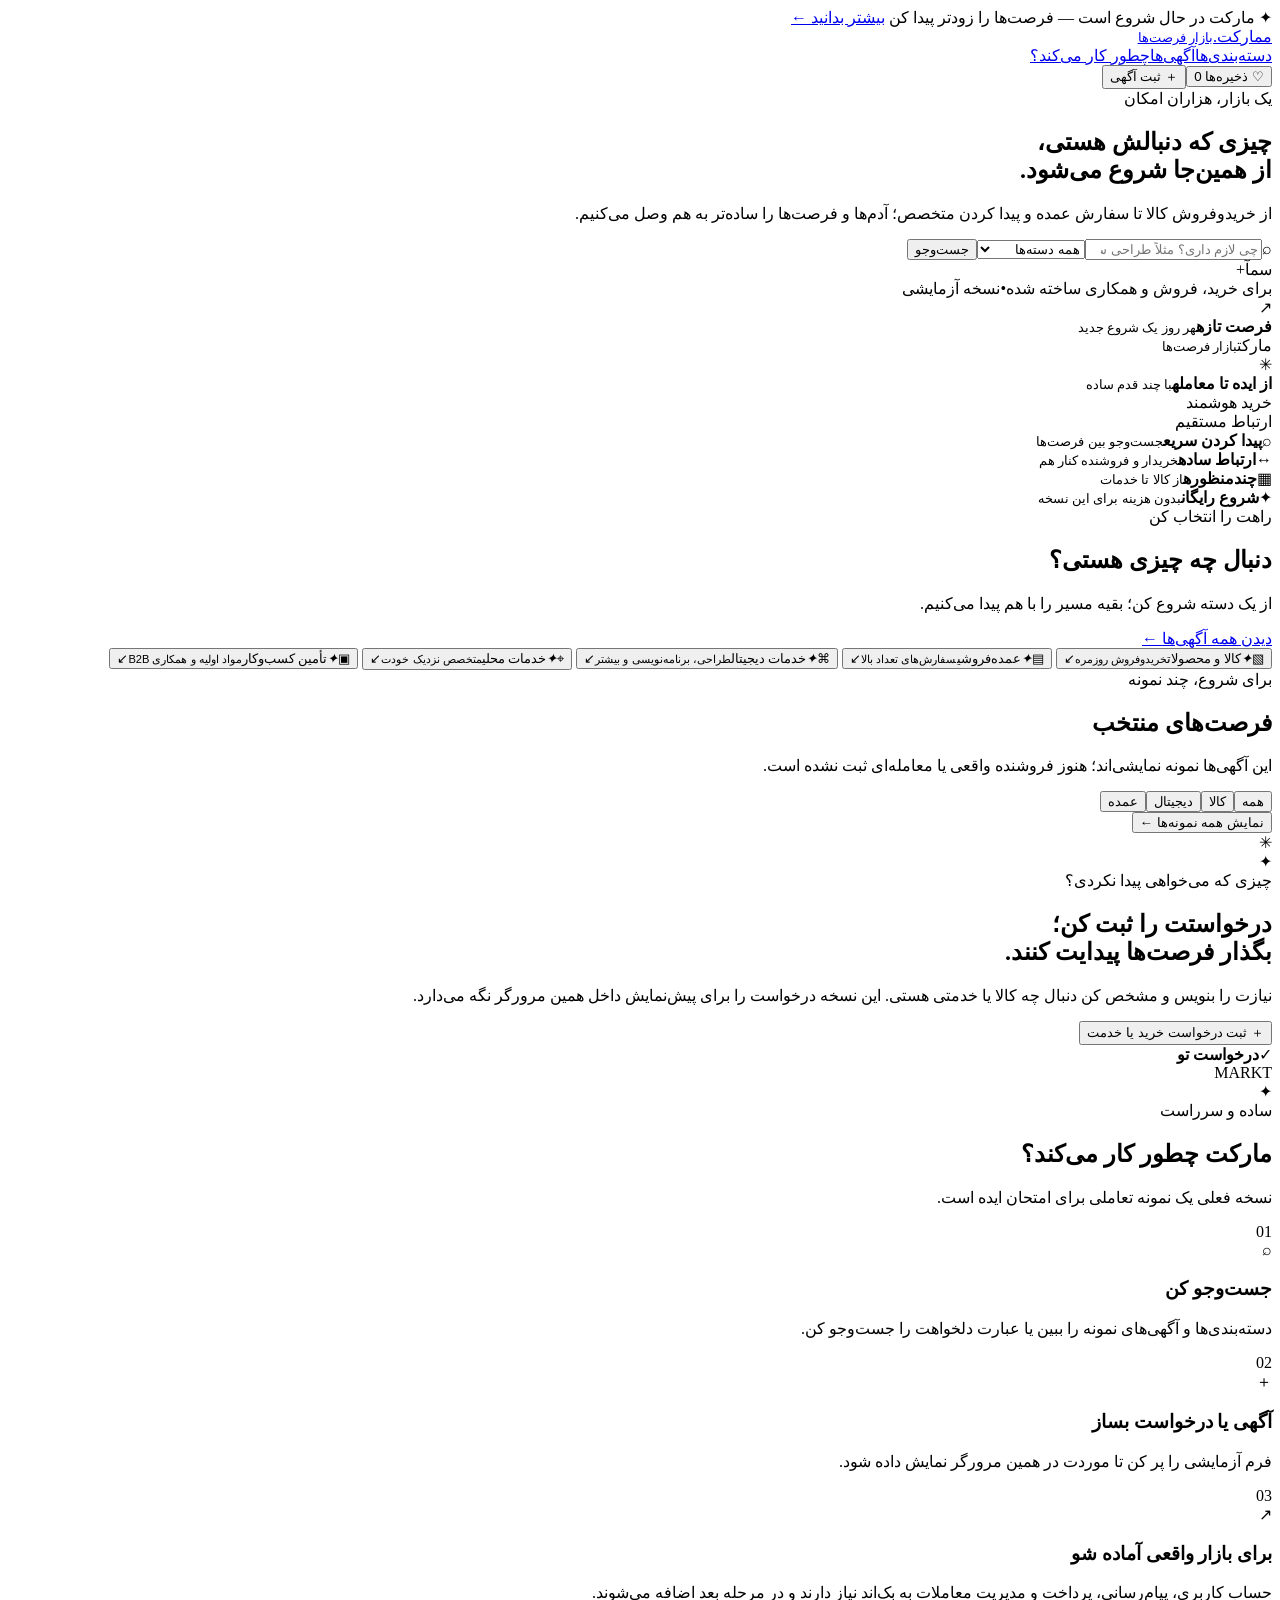
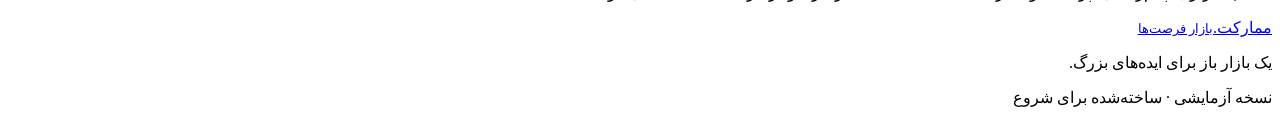
==== index.html @ 39bf468a "Create Markt marketplace homepage" ====
<!doctype html>
<html lang="fa" dir="rtl">
<head>
  <meta charset="utf-8">
  <meta name="viewport" content="width=device-width, initial-scale=1">
  <meta name="theme-color" content="#f7f8fc">
  <meta name="description" content="مارکت؛ بازار چندمنظوره برای خرید، فروش، تأمین عمده و پیدا کردن خدمات.">
  <title>مارکت | بازار بزرگ فرصت‌ها</title>
  <link rel="preconnect" href="https://fonts.googleapis.com">
  <link rel="preconnect" href="https://fonts.gstatic.com" crossorigin>
  <link href="https://fonts.googleapis.com/css2?family=Vazirmatn:wght@400;500;600;700;800;900&display=swap" rel="stylesheet">
  <link rel="stylesheet" href="styles.css">
</head>
<body>
  <div class="announcement"><span class="sparkle">✦</span> مارکت در حال شروع است — فرصت‌ها را زودتر پیدا کن <a href="#how">بیشتر بدانید ←</a></div>
  <header class="site-header">
    <a class="brand" href="#" aria-label="مارکت صفحه اصلی"><span class="brand-mark">م</span><span>مارکت<span class="brand-dot">.</span><small>بازار فرصت‌ها</small></span></a>
    <nav class="desktop-nav" aria-label="ناوبری اصلی">
      <a href="#categories">دسته‌بندی‌ها</a><a href="#listings">آگهی‌ها</a><a href="#how">چطور کار می‌کند؟</a>
    </nav>
    <div class="header-actions"><button class="btn btn-quiet" id="savedToggle">♡ ذخیره‌ها <span id="savedCount" class="count">0</span></button><button class="btn btn-primary" id="openListing">＋ ثبت آگهی</button></div>
  </header>
  <main>
    <section class="hero">
      <div class="hero-copy">
        <div class="eyebrow"><span class="eyebrow-dot"></span> یک بازار، هزاران امکان</div>
        <h1>چیزی که دنبالش هستی،<br><span>از همین‌جا شروع می‌شود.</span></h1>
        <p class="hero-lede">از خریدوفروش کالا تا سفارش عمده و پیدا کردن متخصص؛ آدم‌ها و فرصت‌ها را ساده‌تر به هم وصل می‌کنیم.</p>
        <form class="search-bar" id="searchForm"><span class="search-icon">⌕</span><input id="searchInput" type="search" placeholder="چی لازم داری؟ مثلاً طراحی سایت، قهوه عمده..." aria-label="جست‌وجو در مارکت"><select id="categoryFilter" aria-label="دسته‌بندی"><option value="all">همه دسته‌ها</option><option value="goods">کالا</option><option value="wholesale">عمده‌فروشی</option><option value="digital">خدمات دیجیتال</option><option value="local">خدمات محلی</option><option value="business">تأمین کسب‌وکار</option></select><button class="btn btn-primary search-submit" type="submit">جست‌وجو</button></form>
        <div class="hero-foot"><div class="avatar-stack"><span>س</span><span>م</span><span>آ</span><span>+</span></div><span>برای خرید، فروش و همکاری ساخته شده</span><span class="hero-separator">•</span><span class="live-dot"></span><span>نسخه آزمایشی</span></div>
      </div>
      <div class="hero-art" aria-label="تصویرسازی بازار چندمنظوره">
        <div class="art-orbit orbit-one"></div><div class="art-orbit orbit-two"></div>
        <div class="float-card float-card-top"><span class="float-icon mint">↗</span><div><b>فرصت تازه</b><small>هر روز یک شروع جدید</small></div></div>
        <div class="market-illustration"><div class="sun-disc"></div><div class="shop-building"><div class="shop-roof"></div><div class="shop-awning"><i></i><i></i><i></i><i></i><i></i></div><div class="shop-window"><span>مارکت</span><small>بازار فرصت‌ها</small></div><div class="shop-door"></div></div><div class="plant plant-left"><i></i><i></i><i></i></div><div class="plant plant-right"><i></i><i></i><i></i></div><div class="ground"></div></div>
        <div class="float-card float-card-bottom"><span class="float-icon peach">✳</span><div><b>از ایده تا معامله</b><small>با چند قدم ساده</small></div></div>
        <div class="mini-tag tag-left">خرید هوشمند</div><div class="mini-tag tag-right">ارتباط مستقیم</div>
      </div>
      <div class="hero-wash"></div>
    </section>
    <section class="trust-strip" aria-label="مزایای مارکت"><div><span class="trust-icon">⌕</span><span><b>پیدا کردن سریع</b><small>جست‌وجو بین فرصت‌ها</small></span></div><div><span class="trust-icon">↔</span><span><b>ارتباط ساده</b><small>خریدار و فروشنده کنار هم</small></span></div><div><span class="trust-icon">▦</span><span><b>چندمنظوره</b><small>از کالا تا خدمات</small></span></div><div><span class="trust-icon">✦</span><span><b>شروع رایگان</b><small>بدون هزینه برای این نسخه</small></span></div></section>
    <section class="section categories-section" id="categories">
      <div class="section-heading"><div><span class="section-kicker">راهت را انتخاب کن</span><h2>دنبال چه چیزی هستی؟</h2><p>از یک دسته شروع کن؛ بقیه مسیر را با هم پیدا می‌کنیم.</p></div><a class="text-link" href="#listings">دیدن همه آگهی‌ها <span>←</span></a></div>
      <div class="category-grid">
        <button class="category-card cat-goods" data-category="goods"><span class="category-visual visual-goods"><span class="box-shape">▧</span><i class="spark spark-a">✦</i></span><span class="category-name">کالا و محصولات</span><small>خریدوفروش روزمره</small><span class="category-arrow">↙</span></button>
        <button class="category-card cat-wholesale" data-category="wholesale"><span class="category-visual visual-wholesale"><span class="crate">▤</span><i class="spark spark-b">✦</i></span><span class="category-name">عمده‌فروشی</span><small>سفارش‌های تعداد بالا</small><span class="category-arrow">↙</span></button>
        <button class="category-card cat-digital" data-category="digital"><span class="category-visual visual-digital"><span class="screen">⌘</span><i class="spark spark-c">✦</i></span><span class="category-name">خدمات دیجیتال</span><small>طراحی، برنامه‌نویسی و بیشتر</small><span class="category-arrow">↙</span></button>
        <button class="category-card cat-local" data-category="local"><span class="category-visual visual-local"><span class="pin">⌖</span><i class="spark spark-d">✦</i></span><span class="category-name">خدمات محلی</span><small>متخصص نزدیک خودت</small><span class="category-arrow">↙</span></button>
        <button class="category-card cat-business" data-category="business"><span class="category-visual visual-business"><span class="briefcase">▣</span><i class="spark spark-e">✦</i></span><span class="category-name">تأمین کسب‌وکار</span><small>مواد اولیه و همکاری B2B</small><span class="category-arrow">↙</span></button>
      </div>
    </section>
    <section class="section listings-section" id="listings">
      <div class="section-heading listing-heading"><div><span class="section-kicker">برای شروع، چند نمونه</span><h2 id="listingTitle">فرصت‌های منتخب</h2><p>این آگهی‌ها نمونه نمایشی‌اند؛ هنوز فروشنده واقعی یا معامله‌ای ثبت نشده است.</p></div><div class="listing-controls"><button class="filter-chip active" data-filter="all">همه</button><button class="filter-chip" data-filter="goods">کالا</button><button class="filter-chip" data-filter="digital">دیجیتال</button><button class="filter-chip" data-filter="wholesale">عمده</button></div></div>
      <div class="listing-grid" id="listingGrid" aria-live="polite"></div>
      <div class="empty-state" id="emptyState" hidden><span>⌕</span><h3>چیزی پیدا نشد</h3><p>کلمه دیگری را امتحان کن یا دسته‌بندی را تغییر بده.</p><button class="btn btn-outline" id="resetSearch">نمایش همه آگهی‌ها</button></div>
      <div class="center-action"><button class="btn btn-outline btn-wide" id="showAll">نمایش همه نمونه‌ها <span>←</span></button></div>
    </section>
    <section class="request-banner" id="how"><div class="request-decoration deco-one">✳</div><div class="request-decoration deco-two">✦</div><div class="request-copy"><span class="section-kicker light-kicker">چیزی که می‌خواهی پیدا نکردی؟</span><h2>درخواستت را ثبت کن؛<br>بگذار فرصت‌ها پیدایت کنند.</h2><p>نیازت را بنویس و مشخص کن دنبال چه کالا یا خدمتی هستی. این نسخه درخواست را برای پیش‌نمایش داخل همین مرورگر نگه می‌دارد.</p><button class="btn btn-light" id="openRequest">＋ ثبت درخواست خرید یا خدمت</button></div><div class="request-art"><div class="paper paper-back"></div><div class="paper paper-front"><span class="paper-check">✓</span><b>درخواست تو</b><span class="paper-line long"></span><span class="paper-line"></span><span class="paper-line short"></span><div class="paper-stamp">MARKT</div></div><span class="request-star">✦</span></div></section>
    <section class="section steps-section"><div class="section-heading"><div><span class="section-kicker">ساده و سرراست</span><h2>مارکت چطور کار می‌کند؟</h2><p>نسخه فعلی یک نمونه تعاملی برای امتحان ایده است.</p></div></div><div class="steps-grid"><article class="step-card"><span class="step-number">01</span><div class="step-icon">⌕</div><h3>جست‌وجو کن</h3><p>دسته‌بندی‌ها و آگهی‌های نمونه را ببین یا عبارت دلخواهت را جست‌وجو کن.</p></article><article class="step-card"><span class="step-number">02</span><div class="step-icon">＋</div><h3>آگهی یا درخواست بساز</h3><p>فرم آزمایشی را پر کن تا موردت در همین مرورگر نمایش داده شود.</p></article><article class="step-card"><span class="step-number">03</span><div class="step-icon">↗</div><h3>برای بازار واقعی آماده شو</h3><p>حساب کاربری، پیام‌رسانی، پرداخت و مدیریت معاملات به بک‌اند نیاز دارند و در مرحله بعد اضافه می‌شوند.</p></article></div></section>
  </main>
  <footer class="site-footer"><a class="brand footer-brand" href="#"><span class="brand-mark">م</span><span>مارکت<span class="brand-dot">.</span><small>بازار فرصت‌ها</small></span></a><p>یک بازار باز برای ایده‌های بزرگ.</p><span class="footer-note">نسخه آزمایشی · ساخته‌شده برای شروع</span></footer>
  <dialog id="listingDialog" class="modal"><form id="listingForm" class="modal-form"><button type="button" class="modal-close" data-close aria-label="بستن">×</button><span class="section-kicker">فرصتت را به اشتراک بگذار</span><h2>ثبت آگهی جدید</h2><p class="modal-note">این فرم فقط یک پیش‌نمایش محلی می‌سازد و آگهی را آنلاین منتشر نمی‌کند.</p><label>عنوان آگهی<input name="title" required maxlength="70" placeholder="مثلاً طراحی فروشگاه اینترنتی"></label><div class="form-row"><label>دسته‌بندی<select name="category" required><option value="goods">کالا</option><option value="wholesale">عمده‌فروشی</option><option value="digital">خدمات دیجیتال</option><option value="local">خدمات محلی</option><option value="business">تأمین کسب‌وکار</option></select></label><label>قیمت یا توضیح قیمت<input name="price" maxlength="45" placeholder="مثلاً توافقی یا ۲ میلیون تومان"></label></div><label>شهر<input name="city" maxlength="40" placeholder="مثلاً تهران"></label><label>توضیح کوتاه<textarea name="description" rows="3" maxlength="220" placeholder="کمی درباره آگهی‌ات بنویس"></textarea></label><button class="btn btn-primary btn-submit" type="submit">ساخت پیش‌نمایش آگهی</button></form></dialog>
  <dialog id="requestDialog" class="modal"><form id="requestForm" class="modal-form"><button type="button" class="modal-close" data-close aria-label="بستن">×</button><span class="section-kicker">نیازت را واضح بنویس</span><h2>ثبت درخواست</h2><p class="modal-note">درخواست فقط در این مرورگر ذخیره می‌شود؛ هنوز به فروشنده‌ای ارسال نمی‌شود.</p><label>چه چیزی لازم داری؟<input name="title" required maxlength="90" placeholder="مثلاً ۱۰۰ کیلو قهوه برای کافه"></label><label>دسته‌بندی<select name="category"><option value="goods">کالا</option><option value="wholesale">عمده‌فروشی</option><option value="digital">خدمات دیجیتال</option><option value="local">خدمات محلی</option><option value="business">تأمین کسب‌وکار</option></select></label><label>شهر یا محدوده<input name="city" maxlength="50" placeholder="کجا؟"></label><label>جزئیات بیشتر<textarea name="description" rows="3" maxlength="260" placeholder="تعداد، زمان یا ویژگی‌های موردنیاز"></textarea></label><button class="btn btn-primary btn-submit" type="submit">ذخیره درخواست آزمایشی</button></form></dialog>
  <dialog id="detailDialog" class="modal"><div class="modal-form detail-modal"><button type="button" class="modal-close" data-close aria-label="بستن">×</button><div id="detailContent"></div></div></dialog>
  <div class="toast" id="toast" role="status" aria-live="polite"></div>
  <script src="app.js"></script>
</body>
</html>
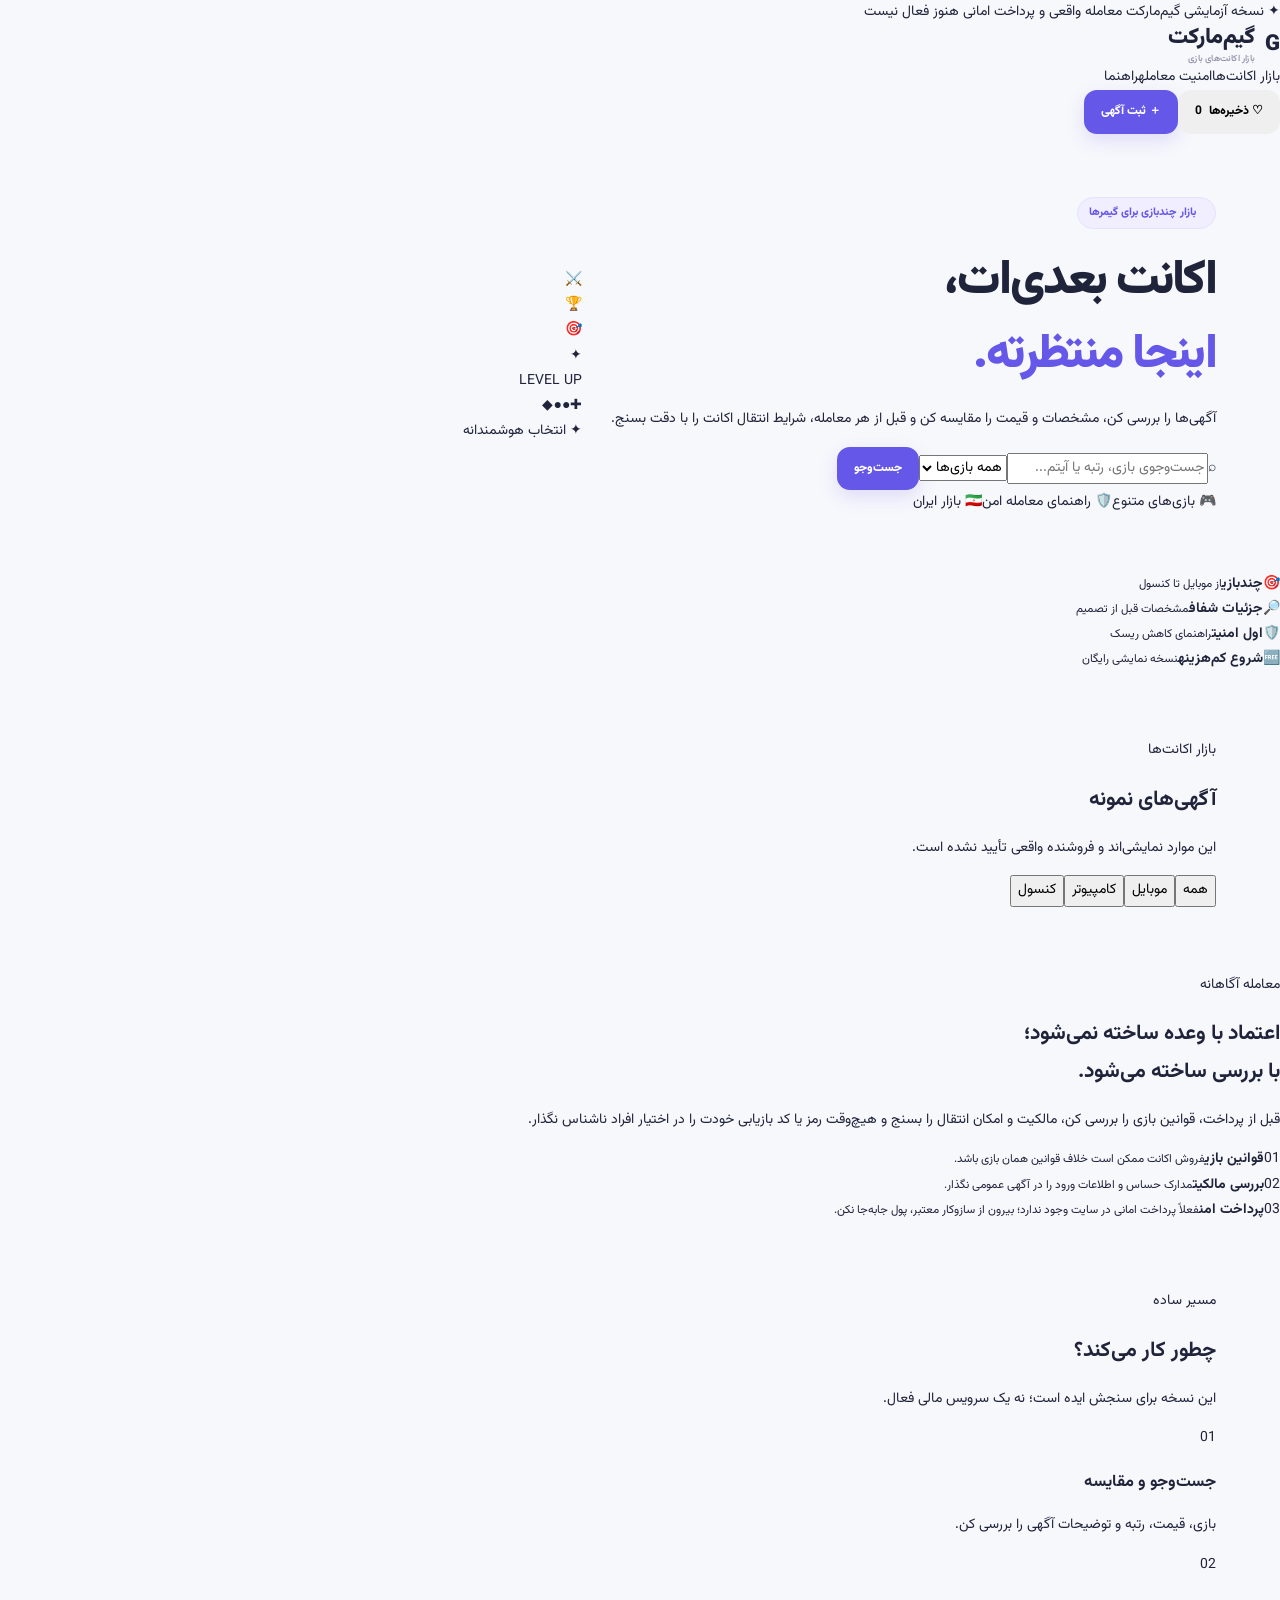
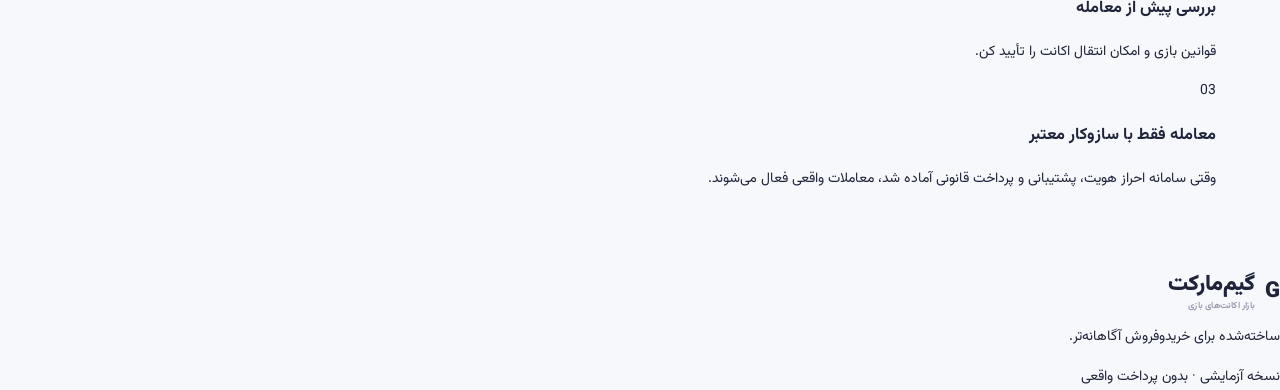
==== commit 1ce22b8e: "Rebrand Markt as Iranian gaming account marketplace MVP" ====
--- a/index.html
+++ b/index.html
@@ -1,68 +1,24 @@
 <!doctype html>
 <html lang="fa" dir="rtl">
 <head>
-  <meta charset="utf-8">
-  <meta name="viewport" content="width=device-width, initial-scale=1">
-  <meta name="theme-color" content="#f7f8fc">
-  <meta name="description" content="مارکت؛ بازار چندمنظوره برای خرید، فروش، تأمین عمده و پیدا کردن خدمات.">
-  <title>مارکت | بازار بزرگ فرصت‌ها</title>
-  <link rel="preconnect" href="https://fonts.googleapis.com">
-  <link rel="preconnect" href="https://fonts.gstatic.com" crossorigin>
-  <link href="https://fonts.googleapis.com/css2?family=Vazirmatn:wght@400;500;600;700;800;900&display=swap" rel="stylesheet">
-  <link rel="stylesheet" href="styles.css">
+<meta charset="utf-8"><meta name="viewport" content="width=device-width,initial-scale=1"><meta name="theme-color" content="#11132b">
+<meta name="description" content="گیم‌مارکت؛ بازار آزمایشی خریدوفروش اکانت بازی با تمرکز بر شفافیت و امنیت معامله.">
+<title>گیم‌مارکت | بازار اکانت بازی</title>
+<link rel="preconnect" href="https://fonts.googleapis.com"><link rel="preconnect" href="https://fonts.gstatic.com" crossorigin><link href="https://fonts.googleapis.com/css2?family=Vazirmatn:wght@400;500;600;700;800;900&display=swap" rel="stylesheet">
+<link rel="stylesheet" href="styles.css">
 </head>
 <body>
-  <div class="announcement"><span class="sparkle">✦</span> مارکت در حال شروع است — فرصت‌ها را زودتر پیدا کن <a href="#how">بیشتر بدانید ←</a></div>
-  <header class="site-header">
-    <a class="brand" href="#" aria-label="مارکت صفحه اصلی"><span class="brand-mark">م</span><span>مارکت<span class="brand-dot">.</span><small>بازار فرصت‌ها</small></span></a>
-    <nav class="desktop-nav" aria-label="ناوبری اصلی">
-      <a href="#categories">دسته‌بندی‌ها</a><a href="#listings">آگهی‌ها</a><a href="#how">چطور کار می‌کند؟</a>
-    </nav>
-    <div class="header-actions"><button class="btn btn-quiet" id="savedToggle">♡ ذخیره‌ها <span id="savedCount" class="count">0</span></button><button class="btn btn-primary" id="openListing">＋ ثبت آگهی</button></div>
-  </header>
-  <main>
-    <section class="hero">
-      <div class="hero-copy">
-        <div class="eyebrow"><span class="eyebrow-dot"></span> یک بازار، هزاران امکان</div>
-        <h1>چیزی که دنبالش هستی،<br><span>از همین‌جا شروع می‌شود.</span></h1>
-        <p class="hero-lede">از خریدوفروش کالا تا سفارش عمده و پیدا کردن متخصص؛ آدم‌ها و فرصت‌ها را ساده‌تر به هم وصل می‌کنیم.</p>
-        <form class="search-bar" id="searchForm"><span class="search-icon">⌕</span><input id="searchInput" type="search" placeholder="چی لازم داری؟ مثلاً طراحی سایت، قهوه عمده..." aria-label="جست‌وجو در مارکت"><select id="categoryFilter" aria-label="دسته‌بندی"><option value="all">همه دسته‌ها</option><option value="goods">کالا</option><option value="wholesale">عمده‌فروشی</option><option value="digital">خدمات دیجیتال</option><option value="local">خدمات محلی</option><option value="business">تأمین کسب‌وکار</option></select><button class="btn btn-primary search-submit" type="submit">جست‌وجو</button></form>
-        <div class="hero-foot"><div class="avatar-stack"><span>س</span><span>م</span><span>آ</span><span>+</span></div><span>برای خرید، فروش و همکاری ساخته شده</span><span class="hero-separator">•</span><span class="live-dot"></span><span>نسخه آزمایشی</span></div>
-      </div>
-      <div class="hero-art" aria-label="تصویرسازی بازار چندمنظوره">
-        <div class="art-orbit orbit-one"></div><div class="art-orbit orbit-two"></div>
-        <div class="float-card float-card-top"><span class="float-icon mint">↗</span><div><b>فرصت تازه</b><small>هر روز یک شروع جدید</small></div></div>
-        <div class="market-illustration"><div class="sun-disc"></div><div class="shop-building"><div class="shop-roof"></div><div class="shop-awning"><i></i><i></i><i></i><i></i><i></i></div><div class="shop-window"><span>مارکت</span><small>بازار فرصت‌ها</small></div><div class="shop-door"></div></div><div class="plant plant-left"><i></i><i></i><i></i></div><div class="plant plant-right"><i></i><i></i><i></i></div><div class="ground"></div></div>
-        <div class="float-card float-card-bottom"><span class="float-icon peach">✳</span><div><b>از ایده تا معامله</b><small>با چند قدم ساده</small></div></div>
-        <div class="mini-tag tag-left">خرید هوشمند</div><div class="mini-tag tag-right">ارتباط مستقیم</div>
-      </div>
-      <div class="hero-wash"></div>
-    </section>
-    <section class="trust-strip" aria-label="مزایای مارکت"><div><span class="trust-icon">⌕</span><span><b>پیدا کردن سریع</b><small>جست‌وجو بین فرصت‌ها</small></span></div><div><span class="trust-icon">↔</span><span><b>ارتباط ساده</b><small>خریدار و فروشنده کنار هم</small></span></div><div><span class="trust-icon">▦</span><span><b>چندمنظوره</b><small>از کالا تا خدمات</small></span></div><div><span class="trust-icon">✦</span><span><b>شروع رایگان</b><small>بدون هزینه برای این نسخه</small></span></div></section>
-    <section class="section categories-section" id="categories">
-      <div class="section-heading"><div><span class="section-kicker">راهت را انتخاب کن</span><h2>دنبال چه چیزی هستی؟</h2><p>از یک دسته شروع کن؛ بقیه مسیر را با هم پیدا می‌کنیم.</p></div><a class="text-link" href="#listings">دیدن همه آگهی‌ها <span>←</span></a></div>
-      <div class="category-grid">
-        <button class="category-card cat-goods" data-category="goods"><span class="category-visual visual-goods"><span class="box-shape">▧</span><i class="spark spark-a">✦</i></span><span class="category-name">کالا و محصولات</span><small>خریدوفروش روزمره</small><span class="category-arrow">↙</span></button>
-        <button class="category-card cat-wholesale" data-category="wholesale"><span class="category-visual visual-wholesale"><span class="crate">▤</span><i class="spark spark-b">✦</i></span><span class="category-name">عمده‌فروشی</span><small>سفارش‌های تعداد بالا</small><span class="category-arrow">↙</span></button>
-        <button class="category-card cat-digital" data-category="digital"><span class="category-visual visual-digital"><span class="screen">⌘</span><i class="spark spark-c">✦</i></span><span class="category-name">خدمات دیجیتال</span><small>طراحی، برنامه‌نویسی و بیشتر</small><span class="category-arrow">↙</span></button>
-        <button class="category-card cat-local" data-category="local"><span class="category-visual visual-local"><span class="pin">⌖</span><i class="spark spark-d">✦</i></span><span class="category-name">خدمات محلی</span><small>متخصص نزدیک خودت</small><span class="category-arrow">↙</span></button>
-        <button class="category-card cat-business" data-category="business"><span class="category-visual visual-business"><span class="briefcase">▣</span><i class="spark spark-e">✦</i></span><span class="category-name">تأمین کسب‌وکار</span><small>مواد اولیه و همکاری B2B</small><span class="category-arrow">↙</span></button>
-      </div>
-    </section>
-    <section class="section listings-section" id="listings">
-      <div class="section-heading listing-heading"><div><span class="section-kicker">برای شروع، چند نمونه</span><h2 id="listingTitle">فرصت‌های منتخب</h2><p>این آگهی‌ها نمونه نمایشی‌اند؛ هنوز فروشنده واقعی یا معامله‌ای ثبت نشده است.</p></div><div class="listing-controls"><button class="filter-chip active" data-filter="all">همه</button><button class="filter-chip" data-filter="goods">کالا</button><button class="filter-chip" data-filter="digital">دیجیتال</button><button class="filter-chip" data-filter="wholesale">عمده</button></div></div>
-      <div class="listing-grid" id="listingGrid" aria-live="polite"></div>
-      <div class="empty-state" id="emptyState" hidden><span>⌕</span><h3>چیزی پیدا نشد</h3><p>کلمه دیگری را امتحان کن یا دسته‌بندی را تغییر بده.</p><button class="btn btn-outline" id="resetSearch">نمایش همه آگهی‌ها</button></div>
-      <div class="center-action"><button class="btn btn-outline btn-wide" id="showAll">نمایش همه نمونه‌ها <span>←</span></button></div>
-    </section>
-    <section class="request-banner" id="how"><div class="request-decoration deco-one">✳</div><div class="request-decoration deco-two">✦</div><div class="request-copy"><span class="section-kicker light-kicker">چیزی که می‌خواهی پیدا نکردی؟</span><h2>درخواستت را ثبت کن؛<br>بگذار فرصت‌ها پیدایت کنند.</h2><p>نیازت را بنویس و مشخص کن دنبال چه کالا یا خدمتی هستی. این نسخه درخواست را برای پیش‌نمایش داخل همین مرورگر نگه می‌دارد.</p><button class="btn btn-light" id="openRequest">＋ ثبت درخواست خرید یا خدمت</button></div><div class="request-art"><div class="paper paper-back"></div><div class="paper paper-front"><span class="paper-check">✓</span><b>درخواست تو</b><span class="paper-line long"></span><span class="paper-line"></span><span class="paper-line short"></span><div class="paper-stamp">MARKT</div></div><span class="request-star">✦</span></div></section>
-    <section class="section steps-section"><div class="section-heading"><div><span class="section-kicker">ساده و سرراست</span><h2>مارکت چطور کار می‌کند؟</h2><p>نسخه فعلی یک نمونه تعاملی برای امتحان ایده است.</p></div></div><div class="steps-grid"><article class="step-card"><span class="step-number">01</span><div class="step-icon">⌕</div><h3>جست‌وجو کن</h3><p>دسته‌بندی‌ها و آگهی‌های نمونه را ببین یا عبارت دلخواهت را جست‌وجو کن.</p></article><article class="step-card"><span class="step-number">02</span><div class="step-icon">＋</div><h3>آگهی یا درخواست بساز</h3><p>فرم آزمایشی را پر کن تا موردت در همین مرورگر نمایش داده شود.</p></article><article class="step-card"><span class="step-number">03</span><div class="step-icon">↗</div><h3>برای بازار واقعی آماده شو</h3><p>حساب کاربری، پیام‌رسانی، پرداخت و مدیریت معاملات به بک‌اند نیاز دارند و در مرحله بعد اضافه می‌شوند.</p></article></div></section>
-  </main>
-  <footer class="site-footer"><a class="brand footer-brand" href="#"><span class="brand-mark">م</span><span>مارکت<span class="brand-dot">.</span><small>بازار فرصت‌ها</small></span></a><p>یک بازار باز برای ایده‌های بزرگ.</p><span class="footer-note">نسخه آزمایشی · ساخته‌شده برای شروع</span></footer>
-  <dialog id="listingDialog" class="modal"><form id="listingForm" class="modal-form"><button type="button" class="modal-close" data-close aria-label="بستن">×</button><span class="section-kicker">فرصتت را به اشتراک بگذار</span><h2>ثبت آگهی جدید</h2><p class="modal-note">این فرم فقط یک پیش‌نمایش محلی می‌سازد و آگهی را آنلاین منتشر نمی‌کند.</p><label>عنوان آگهی<input name="title" required maxlength="70" placeholder="مثلاً طراحی فروشگاه اینترنتی"></label><div class="form-row"><label>دسته‌بندی<select name="category" required><option value="goods">کالا</option><option value="wholesale">عمده‌فروشی</option><option value="digital">خدمات دیجیتال</option><option value="local">خدمات محلی</option><option value="business">تأمین کسب‌وکار</option></select></label><label>قیمت یا توضیح قیمت<input name="price" maxlength="45" placeholder="مثلاً توافقی یا ۲ میلیون تومان"></label></div><label>شهر<input name="city" maxlength="40" placeholder="مثلاً تهران"></label><label>توضیح کوتاه<textarea name="description" rows="3" maxlength="220" placeholder="کمی درباره آگهی‌ات بنویس"></textarea></label><button class="btn btn-primary btn-submit" type="submit">ساخت پیش‌نمایش آگهی</button></form></dialog>
-  <dialog id="requestDialog" class="modal"><form id="requestForm" class="modal-form"><button type="button" class="modal-close" data-close aria-label="بستن">×</button><span class="section-kicker">نیازت را واضح بنویس</span><h2>ثبت درخواست</h2><p class="modal-note">درخواست فقط در این مرورگر ذخیره می‌شود؛ هنوز به فروشنده‌ای ارسال نمی‌شود.</p><label>چه چیزی لازم داری؟<input name="title" required maxlength="90" placeholder="مثلاً ۱۰۰ کیلو قهوه برای کافه"></label><label>دسته‌بندی<select name="category"><option value="goods">کالا</option><option value="wholesale">عمده‌فروشی</option><option value="digital">خدمات دیجیتال</option><option value="local">خدمات محلی</option><option value="business">تأمین کسب‌وکار</option></select></label><label>شهر یا محدوده<input name="city" maxlength="50" placeholder="کجا؟"></label><label>جزئیات بیشتر<textarea name="description" rows="3" maxlength="260" placeholder="تعداد، زمان یا ویژگی‌های موردنیاز"></textarea></label><button class="btn btn-primary btn-submit" type="submit">ذخیره درخواست آزمایشی</button></form></dialog>
-  <dialog id="detailDialog" class="modal"><div class="modal-form detail-modal"><button type="button" class="modal-close" data-close aria-label="بستن">×</button><div id="detailContent"></div></div></dialog>
-  <div class="toast" id="toast" role="status" aria-live="polite"></div>
-  <script src="app.js"></script>
-</body>
-</html>+<div class="topline"><span>✦</span> نسخه آزمایشی گیم‌مارکت <span class="top-note">معامله واقعی و پرداخت امانی هنوز فعال نیست</span></div>
+<header class="header wrap"><a class="brand" href="#"><span class="brand-icon">G</span><span>گیم‌مارکت<small>بازار اکانت‌های بازی</small></span></a><nav><a href="#market">بازار اکانت‌ها</a><a href="#safety">امنیت معامله</a><a href="#steps">راهنما</a></nav><div class="header-buttons"><button id="savedToggle" class="btn btn-ghost">♡ ذخیره‌ها <b id="savedCount">0</b></button><button id="openListing" class="btn btn-primary">＋ ثبت آگهی</button></div></header>
+<main>
+<section class="hero wrap"><div class="hero-copy"><span class="eyebrow"><i></i> بازار چندبازی برای گیمرها</span><h1>اکانت بعدی‌ات،<br><span>اینجا منتظرته.</span></h1><p>آگهی‌ها را بررسی کن، مشخصات و قیمت را مقایسه کن و قبل از هر معامله، شرایط انتقال اکانت را با دقت بسنج.</p>
+<form id="searchForm" class="search"><span>⌕</span><input id="searchInput" placeholder="جست‌وجوی بازی، رتبه یا آیتم..." aria-label="جست‌وجو"><select id="categoryFilter" aria-label="فیلتر بازی"><option value="all">همه بازی‌ها</option><option value="mobile">موبایل</option><option value="pc">کامپیوتر</option><option value="console">کنسول</option></select><button class="btn btn-primary">جست‌وجو</button></form>
+<div class="hero-tags"><span>🎮 بازی‌های متنوع</span><span>🛡️ راهنمای معامله امن</span><span>🇮🇷 بازار ایران</span></div></div>
+<div class="hero-visual"><div class="halo"></div><div class="game-orb orb-a">⚔️</div><div class="game-orb orb-b">🏆</div><div class="game-orb orb-c">🎯</div><div class="console"><div class="console-screen"><div class="screen-glow"></div><div class="crosshair">✦</div><span class="screen-label">LEVEL UP</span><div class="screen-bars"><i></i><i></i><i></i></div></div><div class="console-pad"><span>✚</span><span>●</span><span>●</span><span>◆</span></div></div><div class="float-pill">✦ انتخاب هوشمندانه</div></div></section>
+<section class="stats wrap"><div><b>🎯</b><span><strong>چندبازی</strong><small>از موبایل تا کنسول</small></span></div><div><b>🔎</b><span><strong>جزئیات شفاف</strong><small>مشخصات قبل از تصمیم</small></span></div><div><b>🛡️</b><span><strong>اول امنیت</strong><small>راهنمای کاهش ریسک</small></span></div><div><b>🆓</b><span><strong>شروع کم‌هزینه</strong><small>نسخه نمایشی رایگان</small></span></div></section>
+<section class="section wrap" id="market"><div class="section-head"><div><span class="kicker">بازار اکانت‌ها</span><h2 id="listingTitle">آگهی‌های نمونه</h2><p>این موارد نمایشی‌اند و فروشنده واقعی تأیید نشده است.</p></div><div class="filters"><button class="filter active" data-filter="all">همه</button><button class="filter" data-filter="mobile">موبایل</button><button class="filter" data-filter="pc">کامپیوتر</button><button class="filter" data-filter="console">کنسول</button></div></div><div id="listingGrid" class="listing-grid" aria-live="polite"></div><div id="emptyState" class="empty" hidden><h3>آگهی‌ای پیدا نشد</h3><p>فیلتر یا عبارت جست‌وجو را تغییر بده.</p><button id="resetSearch" class="btn btn-outline">نمایش همه آگهی‌ها</button></div></section>
+<section class="safety" id="safety"><div class="wrap safety-inner"><div><span class="kicker light">معامله آگاهانه</span><h2>اعتماد با وعده ساخته نمی‌شود؛<br>با بررسی ساخته می‌شود.</h2><p>قبل از پرداخت، قوانین بازی را بررسی کن، مالکیت و امکان انتقال را بسنج و هیچ‌وقت رمز یا کد بازیابی خودت را در اختیار افراد ناشناس نگذار.</p></div><div class="safety-cards"><article><span>01</span><b>قوانین بازی</b><small>فروش اکانت ممکن است خلاف قوانین همان بازی باشد.</small></article><article><span>02</span><b>بررسی مالکیت</b><small>مدارک حساس و اطلاعات ورود را در آگهی عمومی نگذار.</small></article><article><span>03</span><b>پرداخت امن</b><small>فعلاً پرداخت امانی در سایت وجود ندارد؛ بیرون از سازوکار معتبر، پول جابه‌جا نکن.</small></article></div></div></section>
+<section class="section wrap" id="steps"><div class="section-head"><div><span class="kicker">مسیر ساده</span><h2>چطور کار می‌کند؟</h2><p>این نسخه برای سنجش ایده است؛ نه یک سرویس مالی فعال.</p></div></div><div class="steps"><article><span>01</span><h3>جست‌وجو و مقایسه</h3><p>بازی، قیمت، رتبه و توضیحات آگهی را بررسی کن.</p></article><article><span>02</span><h3>بررسی پیش از معامله</h3><p>قوانین بازی و امکان انتقال اکانت را تأیید کن.</p></article><article><span>03</span><h3>معامله فقط با سازوکار معتبر</h3><p>وقتی سامانه احراز هویت، پشتیبانی و پرداخت قانونی آماده شد، معاملات واقعی فعال می‌شوند.</p></article></div></section>
+</main><footer class="footer wrap"><a class="brand" href="#"><span class="brand-icon">G</span><span>گیم‌مارکت<small>بازار اکانت‌های بازی</small></span></a><p>ساخته‌شده برای خریدوفروش آگاهانه‌تر.</p><span>نسخه آزمایشی · بدون پرداخت واقعی</span></footer>
+<dialog id="listingDialog" class="modal"><form id="listingForm" class="modal-form"><button type="button" class="close" data-close>×</button><span class="kicker">برای بازار آگهی بساز</span><h2>ثبت آگهی آزمایشی</h2><p class="note">آگهی فقط در همین مرورگر نمایش داده می‌شود؛ آنلاین منتشر نمی‌شود.</p><label>عنوان آگهی<input name="title" required maxlength="80" placeholder="مثلاً اکانت با رتبه بالا"></label><div class="form-row"><label>بازی<input name="game" required maxlength="45" placeholder="نام بازی"></label><label>پلتفرم<select name="category"><option value="mobile">موبایل</option><option value="pc">کامپیوتر</option><option value="console">کنسول</option></select></label></div><div class="form-row"><label>قیمت به تومان<input name="price" required maxlength="35" placeholder="مثلاً ۱٬۵۰۰٬۰۰۰"></label><label>رتبه یا سطح<input name="rank" maxlength="45" placeholder="مثلاً سطح ۸۰"></label></div><label>توضیحات<textarea name="description" rows="3" maxlength="240" placeholder="مشخصات و شرایط انتقال؛ اطلاعات ورود را ننویس"></textarea></label><button class="btn btn-primary submit" type="submit">ساخت پیش‌نمایش</button></form></dialog>
+<dialog id="detailDialog" class="modal"><div class="modal-form"><button type="button" class="close" data-close>×</button><div id="detailContent"></div></div></dialog><div class="toast" id="toast" role="status" aria-live="polite"></div><script src="app.js"></script></body></html>
--- a/styles.css
+++ b/styles.css
@@ -0,0 +1 @@
+:root{--ink:#20243b;--muted:#737991;--line:#e9ebf2;--paper:#fff;--bg:#f7f8fc;--purple:#6557e8;--purple-dark:#5143d1;--mint:#b8f2dc;--peach:#ffcfb5;--radius:22px;--shadow:0 16px 45px rgba(40,46,91,.08)}*{box-sizing:border-box}html{scroll-behavior:smooth;scroll-padding-top:92px}body{margin:0;background:var(--bg);color:var(--ink);font-family:"Vazirmatn",Tahoma,sans-serif;font-size:14px;line-height:1.8}button,input,select,textarea{font:inherit}button,a{-webkit-tap-highlight-color:transparent}a{color:inherit;text-decoration:none}button{cursor:pointer}.announcement{min-height:35px;display:flex;align-items:center;justify-content:center;gap:9px;background:#242642;color:#f4f3ff;font-size:11px;padding:6px 14px;text-align:center}.announcement a{color:#c8c2ff;font-weight:700}.sparkle{color:#ffd49d}.site-header{height:82px;max-width:1200px;padding:0 24px;margin:auto;display:flex;align-items:center;justify-content:space-between;gap:20px}.brand{display:flex;align-items:center;gap:10px;font-weight:900;font-size:22px;line-height:1.15;white-space:nowrap}.brand-mark{width:42px;height:42px;border-radius:14px;display:grid;place-items:center;color:white;background:linear-gradient(145deg,#7c6cf4,#5445d0);box-shadow:0 7px 15px #6557e844;font-size:25px}.brand-dot{color:#ff9e79}.brand small{display:block;color:#9296aa;font-size:9px;font-weight:600;letter-spacing:.2px;margin-top:4px}.desktop-nav{display:flex;gap:30px;color:#666c85;font-size:12px;font-weight:600}.desktop-nav a:hover,.text-link:hover{color:var(--purple)}.header-actions{display:flex;align-items:center;gap:9px}.btn{border:0;border-radius:13px;padding:11px 17px;font-size:12px;font-weight:800;display:inline-flex;align-items:center;justify-content:center;gap:7px;transition:transform .18s,box-shadow .18s,background .18s}.btn:hover{transform:translateY(-2px)}.btn-primary{color:#fff;background:var(--purple);box-shadow:0 7px 18px #6557e82b}.btn-primary:hover{background:var(--purple-dark);box-shadow:0 10px 24px #6557e83a}.btn-quiet{background:transparent;color:#565b74}.count{display:inline-grid;place-items:center;min-width:19px;height:19px;border-radius:20px;background:#eeecff;color:var(--purple);font-size:10px}.btn-outline{background:#fff;border:1px solid #e0e2ee;color:#51566f}.hero{max-width:1200px;margin:0 auto;padding:50px 24px 43px;min-height:438px;display:grid;grid-template-columns:1.1fr .9fr;align-items:center;position:relative;isolation:isolate;overflow:hidden}.hero-wash{position:absolute;z-index:-2;width:440px;height:440px;border-radius:50%;background:radial-gradient(circle,#ece9ff 0,#f1efff 43%,#f7f8fc00 72%);left:10px;top:0}.hero-copy{position:relative;z-index:1}.eyebrow,.section-kicker{display:inline-flex;align-items:center;gap:8px;color:var(--purple);font-size:11px;font-weight:800}.eyebrow{border:1px solid #e5e2ff;background:#f1efff;border-radius:30px;padding:5px 11px}.eyebrow-dot{width:6px;height:6px;border-radius:50%;background:#ff9f78;box-shadow:0 0 0 4px #ff9f7827}.hero h1{font-size:clamp(30px,4vw,48px);letter-spacing:-1.7px;line-height:1.55;margin:16px 0 12px;font-weight:900}.hero h1 span{color:var(--purple)}.hero-lede{max-width:515px;color:#747990;font-size:13px;line-height:2.15;margin:0 0 23px}.search-bar{display:flex;align-items:center;gap:8px;max-width:590px;min-height:66px;padding:8px;background:white;border:1px solid #ececf4;border-radius:17px;box-shadow:0 14px 35px #343b690d}.search-icon{font-size:28px;color:#969ab0;padding:0 8px 0 2px}.search-bar input{min-width:70px;flex:1;border:0;outline:0;color:var(--ink);font-size:12px;background:transparent}.search-bar input::placeholder{color:#a0a4b6}.search-bar select{max-width:125px;border:0;border-right:1px solid #ededf3;padding:8px 9px;background:white;color:#737991;outline:0;font-size:11px}.search-submit{padding:12px 17px;white-space:nowrap}.hero-foot{display:flex;align-items:center;gap:8px;color:#8a8fa4;font-size:10px;margin-top:20px}.avatar-stack{display:flex;direction:ltr;padding-left:3px}.avatar-stack span{width:24px;height:24px;margin-left:-5px;border-radius:50%;border:2px solid var(--bg);display:grid;place-items:center;background:#c3b8ff;color:#4d3eae;font-size:9px;font-weight:900}.avatar-stack span:nth-child(2){background:#ffd1b7;color:#8c4d30}.avatar-stack span:nth-child(3){background:#b9efdc;color:#236a51}.avatar-stack span:nth-child(4){background:#fff;color:#797e94}.hero-separator{color:#d1d2df}.live-dot{width:6px;height:6px;background:#4ac59a;border-radius:50%;margin-right:2px}.hero-art{height:360px;position:relative;display:grid;place-items:center}.art-orbit{position:absolute;border:1px solid #dcd8ff;border-radius:50%;transform:rotate(-20deg)}.orbit-one{width:335px;height:260px}.orbit-two{width:265px;height:345px;transform:rotate(35deg);border-color:#e7e3ff}.market-illustration{width:310px;height:285px;position:relative}.sun-disc{position:absolute;width:205px;height:205px;border-radius:50%;background:linear-gradient(140deg,#ddd7ff,#f5d8ef);top:12px;left:53px}.shop-building{position:absolute;width:205px;height:164px;bottom:35px;left:52px;background:#fff;border:2px solid #e1ddfb;border-radius:8px 8px 17px 17px;box-shadow:0 22px 28px #5245b01a;overflow:hidden}.shop-roof{height:30px;background:#6557e8;border-bottom:5px solid #bcb4ff}.shop-awning{height:29px;display:flex;overflow:hidden;background:#ffb08f}.shop-awning i{flex:1;background:#ffb08f;border-right:1px solid #ffe1d3}.shop-awning i:nth-child(odd){background:#fff0e9}.shop-window{position:absolute;left:17px;top:76px;width:93px;height:76px;background:#dff7ef;border:5px solid #f5f4ff;border-radius:5px;display:flex;flex-direction:column;justify-content:center;align-items:center;color:#4e43c6}.shop-window span{font-size:21px;font-weight:900}.shop-window small{font-size:8px;color:#7e84a2}.shop-door{position:absolute;right:17px;bottom:0;width:54px;height:75px;border:5px solid #f5f4ff;border-bottom:0;border-radius:7px 7px 0 0;background:#ffc9ac}.shop-door:after{content:"";position:absolute;right:7px;top:38px;width:5px;height:5px;border-radius:50%;background:#a66b50}.ground{position:absolute;bottom:25px;left:9px;right:5px;height:15px;background:#d8d4f5;border-radius:50%}.plant{position:absolute;bottom:35px;width:29px;height:62px;border-bottom:7px solid #b1e6d2}.plant-left{left:13px}.plant-right{right:3px}.plant i{position:absolute;bottom:5px;width:20px;height:12px;border-radius:100% 0 100% 0;background:#9bdcc3;transform:rotate(-38deg)}.plant i:nth-child(2){bottom:22px;left:8px;transform:rotate(35deg);background:#b5edda}.plant i:nth-child(3){bottom:37px;left:-2px;transform:rotate(-25deg)}.float-card{position:absolute;display:flex;align-items:center;gap:10px;padding:12px 15px;background:#fff;border:1px solid #f0eff7;border-radius:15px;box-shadow:var(--shadow);z-index:2;min-width:170px}.float-card b{display:block;font-size:11px}.float-card small{display:block;color:#9699ac;font-size:9px;margin-top:2px}.float-card-top{top:34px;right:3px;transform:rotate(3deg)}.float-card-bottom{bottom:29px;left:3px;transform:rotate(-3deg)}.float-icon{width:34px;height:34px;border-radius:11px;display:grid;place-items:center;font-size:18px;font-weight:900}.mint{background:#d8f8eb;color:#399c78}.peach{background:#ffe6d9;color:#d57b54}.mini-tag{position:absolute;padding:6px 10px;border-radius:9px;font-size:9px;font-weight:800;box-shadow:0 5px 20px #2d2a5510}.tag-left{left:28px;top:95px;background:#fff0e8;color:#bd6a43;transform:rotate(-7deg)}.tag-right{right:8px;bottom:82px;background:#e4f9ef;color:#328866;transform:rotate(6deg)}.trust-strip{max-width:1152px;margin:0 auto 25px;padding:22px 28px;display:grid;grid-template-columns:repeat(4,1fr);background:#fff;border:1px solid #eff0f5;border-radius:19px;box-shadow:0 8px 30px #252a5006}.trust-strip>div{display:flex;align-items:center;justify-content:center;gap:11px;border-left:1px solid #f0f0f5}.trust-strip>div:last-child{border-left:0}.trust-icon{width:39px;height:39px;display:grid;place-items:center;border-radius:13px;background:#f0eeff;color:var(--purple);font-size:20px}.trust-strip>div:nth-child(2) .trust-icon{background:#e2f9ef;color:#3b9c7b}.trust-strip>div:nth-child(3) .trust-icon{background:#fff0e8;color:#ce7a50}.trust-strip>div:nth-child(4) .trust-icon{background:#fff6d9;color:#b88a28}.trust-strip b{display:block;font-size:11px}.trust-strip small{display:block;color:#989caf;font-size:9px;margin-top:2px}.section{max-width:1152px;margin:0 auto;padding:66px 0}.section-heading{display:flex;justify-content:space-between;align-items:flex-end;gap:22px;margin-bottom:25px}.section-kicker{letter-spacing:.1px}.section-heading h2,.request-copy h2{font-size:27px;letter-spacing:-.7px;line-height:1.55;margin:5px 0 4px;font-weight:900}.section-heading p{margin:0;color:#898ea3;font-size:12px}.text-link{font-size:11px;color:#666b83;font-weight:800;white-space:nowrap;padding-bottom:6px}.text-link span{color:var(--purple);font-size:16px;margin-right:5px}.category-grid{display:grid;grid-template-columns:repeat(5,minmax(0,1fr));gap:15px}.category-card{position:relative;overflow:hidden;text-align:right;min-height:206px;border:1px solid #ececf4;border-radius:19px;background:#fff;padding:0 17px 17px;transition:transform .2s,box-shadow .2s,border-color .2s}.category-card:hover{transform:translateY(-5px);box-shadow:var(--shadow);border-color:#d9d4ff}.category-visual{height:107px;display:grid;place-items:center;position:relative;margin:0 -17px 9px;overflow:hidden}.visual-goods{background:#f0edff}.visual-wholesale{background:#e2f8f0}.visual-digital{background:#fff0e8}.visual-local{background:#e9f2ff}.visual-business{background:#fff6d9}.box-shape,.crate,.screen,.pin,.briefcase{width:58px;height:58px;display:grid;place-items:center;border-radius:17px;font-size:37px;font-weight:800;box-shadow:0 12px 20px #27234317;transform:rotate(-7deg)}.box-shape{background:#8e7cf5;color:white}.crate{background:#52c59c;color:#fff;transform:rotate(6deg)}.screen{background:#ffae87;color:#fff;transform:rotate(-4deg)}.pin{background:#75a9f7;color:#fff;font-size:45px}.briefcase{background:#efc95f;color:#fff;transform:rotate(5deg)}.spark{position:absolute;font-style:normal;font-size:17px;color:#8779ec}.spark-a{top:17px;right:28px}.spark-b{bottom:13px;left:40px;color:#3da982}.spark-c{top:12px;left:35px;color:#ee966e}.spark-d{bottom:14px;right:38px;color:#679be7}.spark-e{top:18px;right:34px;color:#c59e2f}.category-name{display:block;font-size:12px;font-weight:900}.category-card small{display:block;font-size:10px;color:#969aaf;margin-top:4px}.category-arrow{position:absolute;left:14px;bottom:14px;color:#a5a8b8;font-size:14px}.listings-section{padding-top:37px}.listing-heading{align-items:flex-end}.listing-controls{display:flex;gap:6px;flex-wrap:wrap}.filter-chip{border:1px solid #e8e9f2;border-radius:30px;padding:7px 13px;background:#fff;color:#7c8197;font-size:10px;font-weight:800}.filter-chip.active,.filter-chip:hover{background:#eeecff;border-color:#e1dcff;color:var(--purple)}.listing-grid{display:grid;grid-template-columns:repeat(4,minmax(0,1fr));gap:15px}.listing-card{background:#fff;border:1px solid #ececf3;border-radius:18px;overflow:hidden;transition:transform .2s,box-shadow .2s;min-width:0}.listing-card:hover{transform:translateY(-4px);box-shadow:var(--shadow)}.listing-image{height:145px;position:relative;display:grid;place-items:center;overflow:hidden}.listing-image:before,.listing-image:after{content:"";position:absolute;border-radius:50%;background:#ffffff3b}.listing-image:before{width:170px;height:170px;top:-80px;left:-30px}.listing-image:after{width:95px;height:95px;bottom:-50px;right:10px}.listing-emoji{font-size:57px;filter:drop-shadow(0 12px 7px #38314a1d);z-index:1;transform:rotate(-7deg)}.listing-badge{position:absolute;top:11px;right:11px;z-index:2;background:#ffffffd9;backdrop-filter:blur(8px);border-radius:8px;padding:4px 8px;font-size:9px;font-weight:800;color:#5c6076}.save-button{position:absolute;top:9px;left:10px;width:30px;height:30px;border:0;border-radius:50%;background:#ffffffd9;color:#5c6076;font-size:18px;z-index:2}.save-button.saved{color:#ef718c;background:#fff0f3}.listing-content{padding:13px 14px 14px}.listing-meta{display:flex;align-items:center;justify-content:space-between;gap:8px;color:#999db0;font-size:9px}.listing-content h3{font-size:12px;line-height:1.8;margin:8px 0 4px;min-height:43px;font-weight:800}.listing-description{font-size:10px;line-height:1.9;color:#858aa0;margin:0;min-height:38px}.listing-bottom{display:flex;align-items:center;justify-content:space-between;gap:6px;margin-top:13px;padding-top:11px;border-top:1px solid #f0f0f5}.listing-price{font-size:12px;font-weight:900;color:#282c46}.listing-price small{display:block;color:#9b9fb0;font-size:8px;font-weight:500}.listing-action{border:0;background:#f1efff;color:var(--purple);width:31px;height:31px;border-radius:10px;font-size:17px}.center-action{text-align:center;margin-top:28px}.btn-wide{padding:12px 24px}.empty-state{text-align:center;padding:45px 20px;background:#fff;border:1px dashed #dfe1ed;border-radius:18px}.empty-state>span{font-size:30px;color:var(--purple)}.empty-state h3{margin:8px 0 0}.empty-state p{color:#858aa0;font-size:12px}.request-banner{max-width:1152px;margin:15px auto 30px;min-height:310px;position:relative;overflow:hidden;border-radius:27px;background:linear-gradient(115deg,#5d4edb,#7a6bf0 65%,#9488ff);color:#fff;padding:42px 52px;display:flex;align-items:center;justify-content:space-between;gap:30px}.request-banner:before{content:"";position:absolute;width:420px;height:420px;border:1px solid #ffffff25;border-radius:50%;left:25%;top:-180px}.request-copy{max-width:610px;position:relative;z-index:1}.light-kicker{color:#d7d2ff}.request-copy h2{font-size:28px;margin:8px 0 9px}.request-copy p{max-width:540px;color:#e1defe;font-size:11px;line-height:2.1;margin:0 0 20px}.btn-light{background:#fff;color:#5a4ad7;box-shadow:0 8px 20px #3425a52b}.request-art{position:relative;width:210px;height:215px;flex-shrink:0;margin-left:28px}.paper{position:absolute;width:150px;height:185px;border-radius:12px;background:#fff;box-shadow:0 20px 35px #3425a53b}.paper-back{transform:rotate(12deg);left:34px;top:10px;background:#d9d4ff}.paper-front{left:12px;top:19px;padding:18px 14px;color:#4b4d6d;transform:rotate(-7deg)}.paper-front b{display:block;font-size:12px;margin:13px 0}.paper-check{width:30px;height:30px;display:grid;place-items:center;border-radius:10px;background:#d8f8eb;color:#29956f;font-size:18px}.paper-line{height:6px;width:75%;display:block;background:#ececf5;border-radius:5px;margin:10px 0}.paper-line.long{width:100%}.paper-line.short{width:53%}.paper-stamp{position:absolute;bottom:15px;left:13px;font-size:9px;font-weight:900;color:#b8b3e9;letter-spacing:2px}.request-star{position:absolute;top:0;right:10px;font-size:30px;color:#ffdb9b}.request-decoration{position:absolute;color:#ffffff2a}.deco-one{font-size:75px;left:36%;bottom:-23px}.deco-two{font-size:45px;left:15px;top:25px}.steps-section{padding-top:53px;padding-bottom:80px}.steps-grid{display:grid;grid-template-columns:repeat(3,1fr);gap:15px}.step-card{position:relative;background:#fff;border:1px solid #ececf4;border-radius:18px;padding:23px 23px 25px;min-height:195px}.step-number{position:absolute;left:20px;top:18px;color:#d3d0fb;font-weight:900;font-size:13px;letter-spacing:1px}.step-icon{width:43px;height:43px;border-radius:14px;background:#eeecff;color:var(--purple);display:grid;place-items:center;font-size:23px;margin-bottom:14px}.step-card:nth-child(2) .step-icon{background:#e2f8f0;color:#329c79}.step-card:nth-child(3) .step-icon{background:#fff0e8;color:#ce7a50}.step-card h3{font-size:13px;margin:0 0 5px}.step-card p{font-size:10px;color:#858aa0;line-height:2.1;margin:0}.site-footer{max-width:1152px;margin:auto;border-top:1px solid #e9eaf2;padding:25px 0 32px;display:flex;align-items:center;gap:20px}.footer-brand{font-size:18px}.footer-brand .brand-mark{width:35px;height:35px;font-size:20px;border-radius:11px}.site-footer p{color:#969aae;font-size:10px;margin:0}.footer-note{margin-right:auto;color:#a2a6b7;font-size:10px}.modal{border:0;border-radius:22px;padding:0;width:min(540px,calc(100% - 28px));max-height:90vh;box-shadow:0 25px 100px #17193640;color:var(--ink)}.modal::backdrop{background:#20213b8c;backdrop-filter:blur(5px)}.modal-form{padding:29px;position:relative;display:flex;flex-direction:column;gap:13px;overflow:auto}.modal-form h2{margin:0;font-size:24px}.modal-note{font-size:11px;color:#858aa0;line-height:2;margin:0 0 3px}.modal-close{position:absolute;left:20px;top:16px;border:0;border-radius:50%;width:34px;height:34px;background:#f2f1f9;color:#626780;font-size:22px}.modal-form label{display:flex;flex-direction:column;gap:6px;font-size:11px;font-weight:800;color:#4b506a}.modal-form input,.modal-form select,.modal-form textarea{width:100%;border:1px solid #e4e5ef;border-radius:11px;background:#fbfbfe;padding:11px 12px;outline:0;font-size:12px;color:var(--ink)}.modal-form input:focus,.modal-form select:focus,.modal-form textarea:focus{border-color:#9e95f5;box-shadow:0 0 0 3px #6557e818}.modal-form textarea{resize:vertical}.form-row{display:grid;grid-template-columns:1fr 1fr;gap:12px}.btn-submit{width:100%;margin-top:3px;padding:13px}.detail-modal{min-height:200px}.detail-modal h2{margin-top:8px}.detail-modal p{font-size:12px;color:#777d93;line-height:2}.detail-symbol{font-size:45px;margin:14px 0}.toast{position:fixed;z-index:20;bottom:20px;left:50%;transform:translate(-50%,20px);opacity:0;pointer-events:none;background:#252640;color:white;border-radius:13px;padding:12px 19px;font-size:11px;box-shadow:0 10px 35px #20213b33;transition:all .25s;max-width:calc(100% - 32px);text-align:center}.toast.show{opacity:1;transform:translate(-50%,0)}@media(max-width:1180px){.section,.trust-strip,.request-banner,.site-footer{margin-right:24px;margin-left:24px}.hero{padding-top:35px}.category-grid{gap:10px}.category-card{padding-left:12px;padding-right:12px}.category-visual{margin-right:-12px;margin-left:-12px}}@media(max-width:900px){.desktop-nav{gap:15px}.hero{grid-template-columns:1fr .8fr}.hero-art{transform:scale(.85);margin:0 -25px}.hero h1{font-size:36px}.trust-strip{padding:17px;gap:8px}.trust-strip>div{gap:7px}.trust-icon{width:32px;height:32px}.category-grid{grid-template-columns:repeat(3,1fr)}.category-card{min-height:190px}.listing-grid{grid-template-columns:repeat(2,minmax(0,1fr))}.listing-image{height:165px}.request-banner{padding:35px}.request-art{transform:scale(.85);margin-left:0}}@media(max-width:650px){.announcement{font-size:9px;gap:6px}.site-header{height:70px;padding:0 15px}.brand{font-size:19px;gap:8px}.brand-mark{width:36px;height:36px;font-size:21px;border-radius:12px}.desktop-nav{display:none}.header-actions{gap:5px}.header-actions .btn{padding:9px 10px;font-size:10px}.header-actions .btn-quiet{padding:8px 5px}.hero{display:block;padding:32px 18px 20px;min-height:0}.hero h1{font-size:33px;letter-spacing:-1px;line-height:1.5}.hero-lede{font-size:12px}.search-bar{min-height:58px;gap:4px;padding:6px}.search-icon{font-size:22px;padding:0 3px}.search-bar input{font-size:10px;width:90px}.search-bar select{max-width:95px;font-size:9px;padding:6px 3px}.search-submit{padding:10px 12px;font-size:10px}.hero-foot{flex-wrap:wrap;font-size:9px}.hero-art{height:270px;transform:scale(.85);margin:-2px 0 -12px}.hero-wash{width:320px;height:320px;left:-90px;top:170px}.trust-strip{margin:0 14px 20px;padding:15px 10px;grid-template-columns:repeat(2,1fr);gap:15px 6px}.trust-strip>div{justify-content:flex-start;border-left:0;padding-right:6px}.trust-strip b{font-size:10px}.trust-strip small{font-size:8px}.section{margin:0 16px;padding:43px 0}.section-heading{align-items:flex-start;flex-direction:column;gap:14px;margin-bottom:20px}.section-heading h2{font-size:24px}.section-heading p{font-size:10px}.text-link{padding-bottom:0}.category-grid{grid-template-columns:repeat(2,minmax(0,1fr));gap:10px}.category-card{min-height:183px;border-radius:16px}.category-visual{height:95px}.category-name{font-size:11px}.category-card small{font-size:9px}.listing-heading{gap:15px}.listing-controls{width:100%}.filter-chip{flex:1;padding:7px 8px}.listing-grid{gap:10px}.listing-image{height:125px}.listing-content{padding:11px}.listing-content h3{font-size:11px;min-height:40px}.listing-description{font-size:9px;min-height:45px}.listing-price{font-size:10px}.listing-bottom{margin-top:10px}.listing-badge{font-size:8px}.save-button{width:27px;height:27px;font-size:16px}.request-banner{margin:0 14px 12px;padding:29px 22px;min-height:0;border-radius:22px}.request-copy h2{font-size:24px}.request-copy p{font-size:10px}.request-art{display:none}.request-decoration.deco-one{left:3%;font-size:65px}.steps-section{padding-top:43px;padding-bottom:48px}.steps-grid{grid-template-columns:1fr;gap:10px}.step-card{min-height:0;padding:19px}.step-icon{margin-bottom:9px}.step-card p{font-size:10px}.site-footer{margin:0 16px;padding:20px 0 25px;flex-wrap:wrap;gap:12px}.footer-brand{font-size:16px}.site-footer p{display:none}.footer-note{font-size:9px}.modal-form{padding:25px 19px}.form-row{grid-template-columns:1fr;gap:13px}}@media(prefers-reduced-motion:reduce){*,*:before,*:after{scroll-behavior:auto!important;transition:none!important}}
